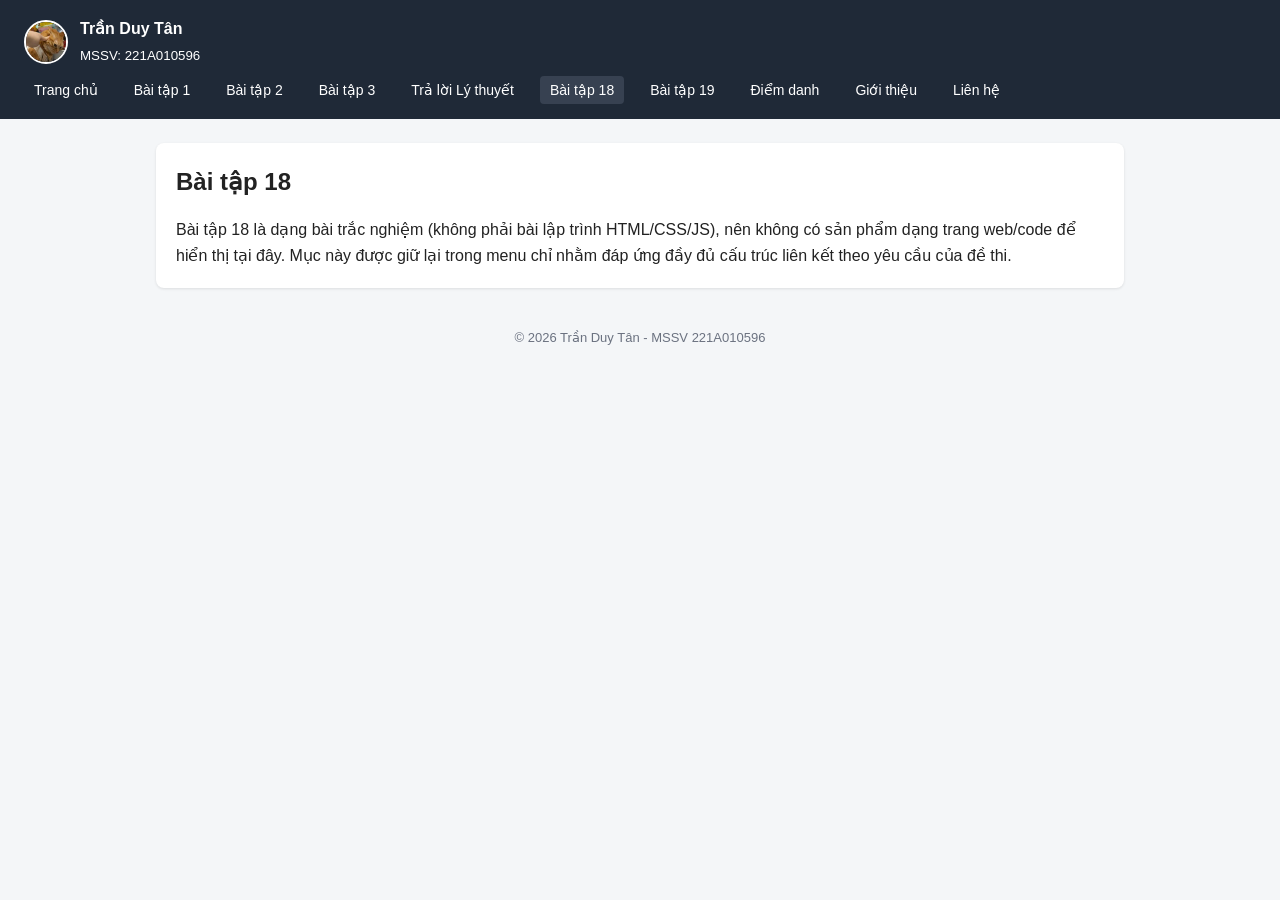
==== baitap18.html @ bc82520d "Add files via upload" ====
<!DOCTYPE html>
<html lang="vi">
<head>
<meta charset="UTF-8">
<meta name="viewport" content="width=device-width, initial-scale=1.0">
<title>Bài tập 18 - 221A010596</title>
<link rel="stylesheet" href="css/style.css">
</head>
<body>
<header>
  <div class="brand">
    <img src="images/avatar.jpg" alt="avatar">
    <div><strong>Trần Duy Tân</strong><br><small>MSSV: 221A010596</small></div>
  </div>
  <nav>
    <ul>
      <li><a href="index.html">Trang chủ</a></li>
      <li><a href="baitap01.html">Bài tập 1</a></li>
      <li><a href="baitap02.html">Bài tập 2</a></li>
      <li><a href="baitap03.html">Bài tập 3</a></li>
      <li><a href="lythuyet.html">Trả lời Lý thuyết</a></li>
      <li><a href="baitap18.html">Bài tập 18</a></li>
      <li><a href="https://portfolio-tdt110.netlify.app/" target="_blank" rel="noopener">Bài tập 19</a></li>
      <li><a href="diemdanh.html">Điểm danh</a></li>
      <li><a href="about.html">Giới thiệu</a></li>
      <li><a href="contact.html">Liên hệ</a></li>
    </ul>
  </nav>
</header>

<main>
<section class="card">
  <h1>Bài tập 18</h1>
  <p>Bài tập 18 là dạng bài trắc nghiệm (không phải bài lập trình HTML/CSS/JS), nên không có sản phẩm
  dạng trang web/code để hiển thị tại đây. Mục này được giữ lại trong menu chỉ nhằm đáp ứng đầy đủ cấu
  trúc liên kết theo yêu cầu của đề thi.</p>
</section>
</main>

<footer>&copy; 2026 Trần Duy Tân - MSSV 221A010596</footer>
<script src="js/script.js"></script>
</body>
</html>
---- css/style.css ----
* { box-sizing: border-box; margin: 0; padding: 0; }

body {
  font-family: "Segoe UI", Arial, sans-serif;
  background: #f4f6f8;
  color: #222;
  line-height: 1.6;
}

header {
  background: #1f2937;
  color: #fff;
  padding: 16px 24px;
}

header .brand {
  display: flex;
  align-items: center;
  gap: 12px;
  margin-bottom: 10px;
}

header .brand img {
  width: 44px;
  height: 44px;
  border-radius: 50%;
  object-fit: cover;
  border: 2px solid #fff;
}

nav ul {
  list-style: none;
  display: flex;
  flex-wrap: wrap;
  gap: 8px 16px;
}

nav a {
  color: #fff;
  text-decoration: none;
  padding: 6px 10px;
  border-radius: 4px;
  font-size: 14px;
}

nav a:hover, nav a.active {
  background: #374151;
}

main {
  max-width: 1000px;
  margin: 24px auto;
  padding: 0 16px;
}

h1 { margin-bottom: 16px; }
h2 { margin: 20px 0 10px; color: #1f2937; }

section.card {
  background: #fff;
  border-radius: 8px;
  padding: 20px;
  margin-bottom: 20px;
  box-shadow: 0 1px 3px rgba(0,0,0,0.1);
}

footer {
  text-align: center;
  padding: 16px;
  color: #6b7280;
  font-size: 13px;
}

/* ===== Bài tập 1: Danh sách sản phẩm ===== */
.search-box {
  margin-bottom: 16px;
}

.search-box input {
  width: 100%;
  max-width: 320px;
  padding: 8px 10px;
  border: 1px solid #ccc;
  border-radius: 6px;
  font-size: 14px;
}

.product-grid {
  display: grid;
  grid-template-columns: repeat(auto-fill, minmax(180px, 1fr));
  gap: 16px;
}

.product-card {
  background: #f9fafb;
  border: 1px solid #e5e7eb;
  border-radius: 8px;
  padding: 14px;
  text-align: center;
}

.product-card .price {
  color: #16a34a;
  font-weight: bold;
  margin-top: 6px;
}

.no-result {
  color: #dc2626;
  font-weight: bold;
  padding: 10px 0;
}

/* ===== Bài tập 2: Form đăng ký ===== */
.reg-form {
  display: flex;
  flex-direction: column;
  gap: 14px;
  max-width: 420px;
}

.reg-form label {
  font-weight: 600;
  margin-bottom: 4px;
  display: block;
}

.reg-form input[type="text"],
.reg-form input[type="email"],
.reg-form input[type="password"] {
  width: 100%;
  padding: 8px 10px;
  border: 1px solid #ccc;
  border-radius: 6px;
  font-size: 14px;
}

.reg-form .checkbox-row {
  display: flex;
  align-items: center;
  gap: 8px;
}

.reg-form button {
  background: #2563eb;
  color: #fff;
  border: none;
  padding: 10px;
  border-radius: 6px;
  cursor: pointer;
  font-size: 15px;
}

.reg-form button:hover { background: #1d4ed8; }

.error-msg { color: #dc2626; font-size: 13px; }
.success-msg {
  color: #16a34a;
  font-weight: bold;
  padding: 10px;
  background: #ecfdf5;
  border-radius: 6px;
}

/* ===== Bài tập 3: Đồng hồ đếm ngược ===== */
.timer-box {
  text-align: center;
  padding: 30px;
}

.timer-display {
  font-size: 56px;
  font-weight: bold;
  color: #1f2937;
  transition: color 0.3s;
}

.timer-display.warning {
  color: #dc2626;
  animation: pulse 1s infinite;
}

@keyframes pulse {
  0% { transform: scale(1); }
  50% { transform: scale(1.08); }
  100% { transform: scale(1); }
}

.modal-overlay {
  display: none;
  position: fixed;
  inset: 0;
  background: rgba(0,0,0,0.6);
  align-items: center;
  justify-content: center;
}

.modal-overlay.show { display: flex; }

.modal-box {
  background: #fff;
  padding: 30px;
  border-radius: 10px;
  text-align: center;
  max-width: 320px;
}

.modal-box button {
  margin-top: 16px;
  background: #2563eb;
  color: #fff;
  border: none;
  padding: 8px 18px;
  border-radius: 6px;
  cursor: pointer;
}

/* ===== Responsive ===== */
@media (max-width: 600px) {
  nav ul { flex-direction: column; }
  .timer-display { font-size: 40px; }
}
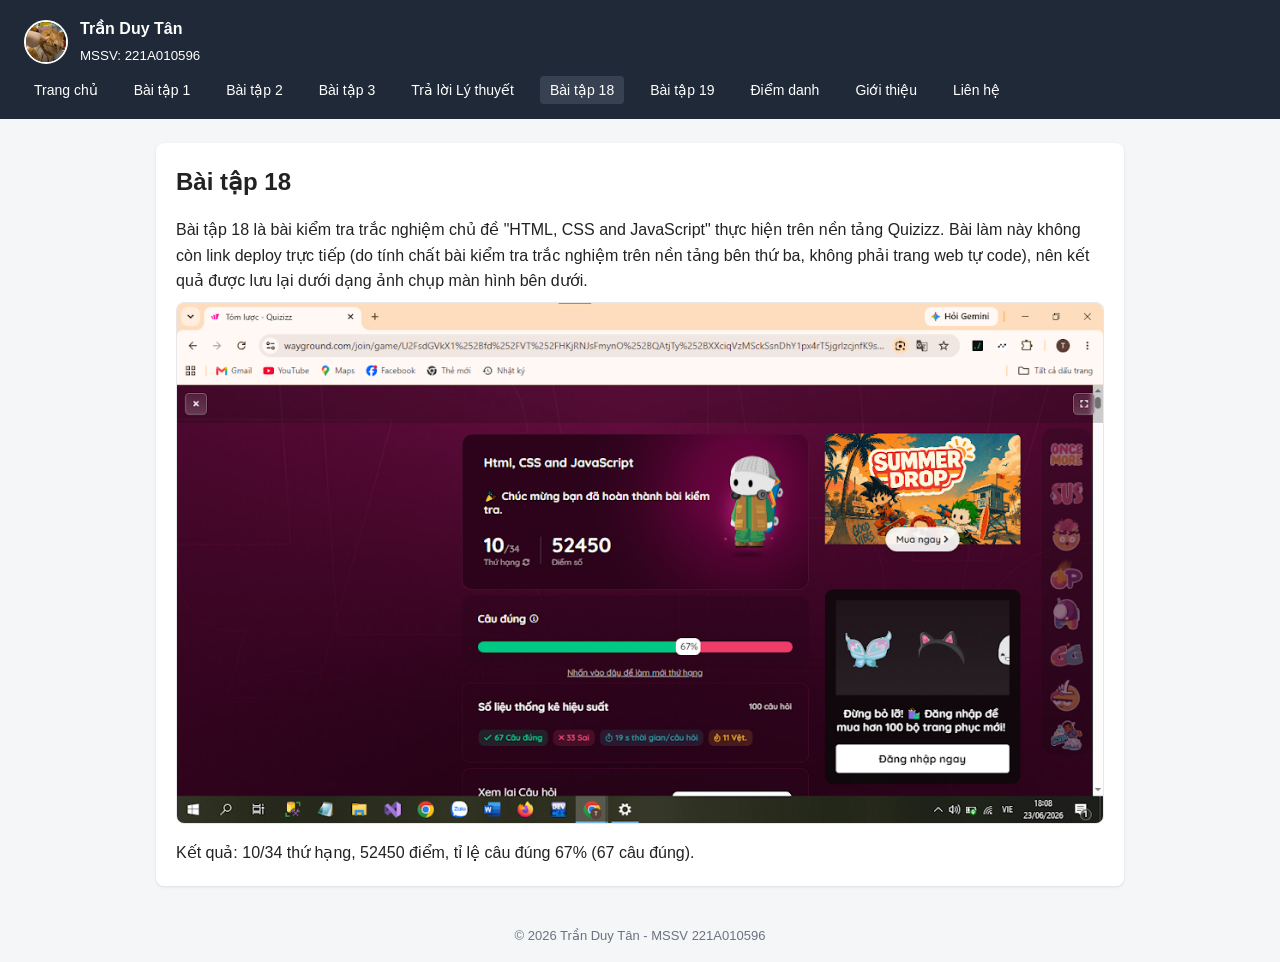
==== commit cef83229: "Add files via upload" ====
--- a/baitap18.html
+++ b/baitap18.html
@@ -31,9 +31,13 @@
 <main>
 <section class="card">
   <h1>Bài tập 18</h1>
-  <p>Bài tập 18 là dạng bài trắc nghiệm (không phải bài lập trình HTML/CSS/JS), nên không có sản phẩm
-  dạng trang web/code để hiển thị tại đây. Mục này được giữ lại trong menu chỉ nhằm đáp ứng đầy đủ cấu
-  trúc liên kết theo yêu cầu của đề thi.</p>
+  <p>Bài tập 18 là bài kiểm tra trắc nghiệm chủ đề "HTML, CSS and JavaScript" thực hiện trên nền tảng
+  Quizizz. Bài làm này không còn link deploy trực tiếp (do tính chất bài kiểm tra trắc nghiệm trên nền
+  tảng bên thứ ba, không phải trang web tự code), nên kết quả được lưu lại dưới dạng ảnh chụp màn hình
+  bên dưới.</p>
+  <img src="images/baitap18-result.png" alt="Kết quả bài tập 18 - Quizizz HTML CSS JavaScript"
+       style="max-width:100%;border-radius:8px;border:1px solid #e5e7eb;margin-top:8px;">
+  <p style="margin-top:8px;">Kết quả: 10/34 thứ hạng, 52450 điểm, tỉ lệ câu đúng 67% (67 câu đúng).</p>
 </section>
 </main>
 
